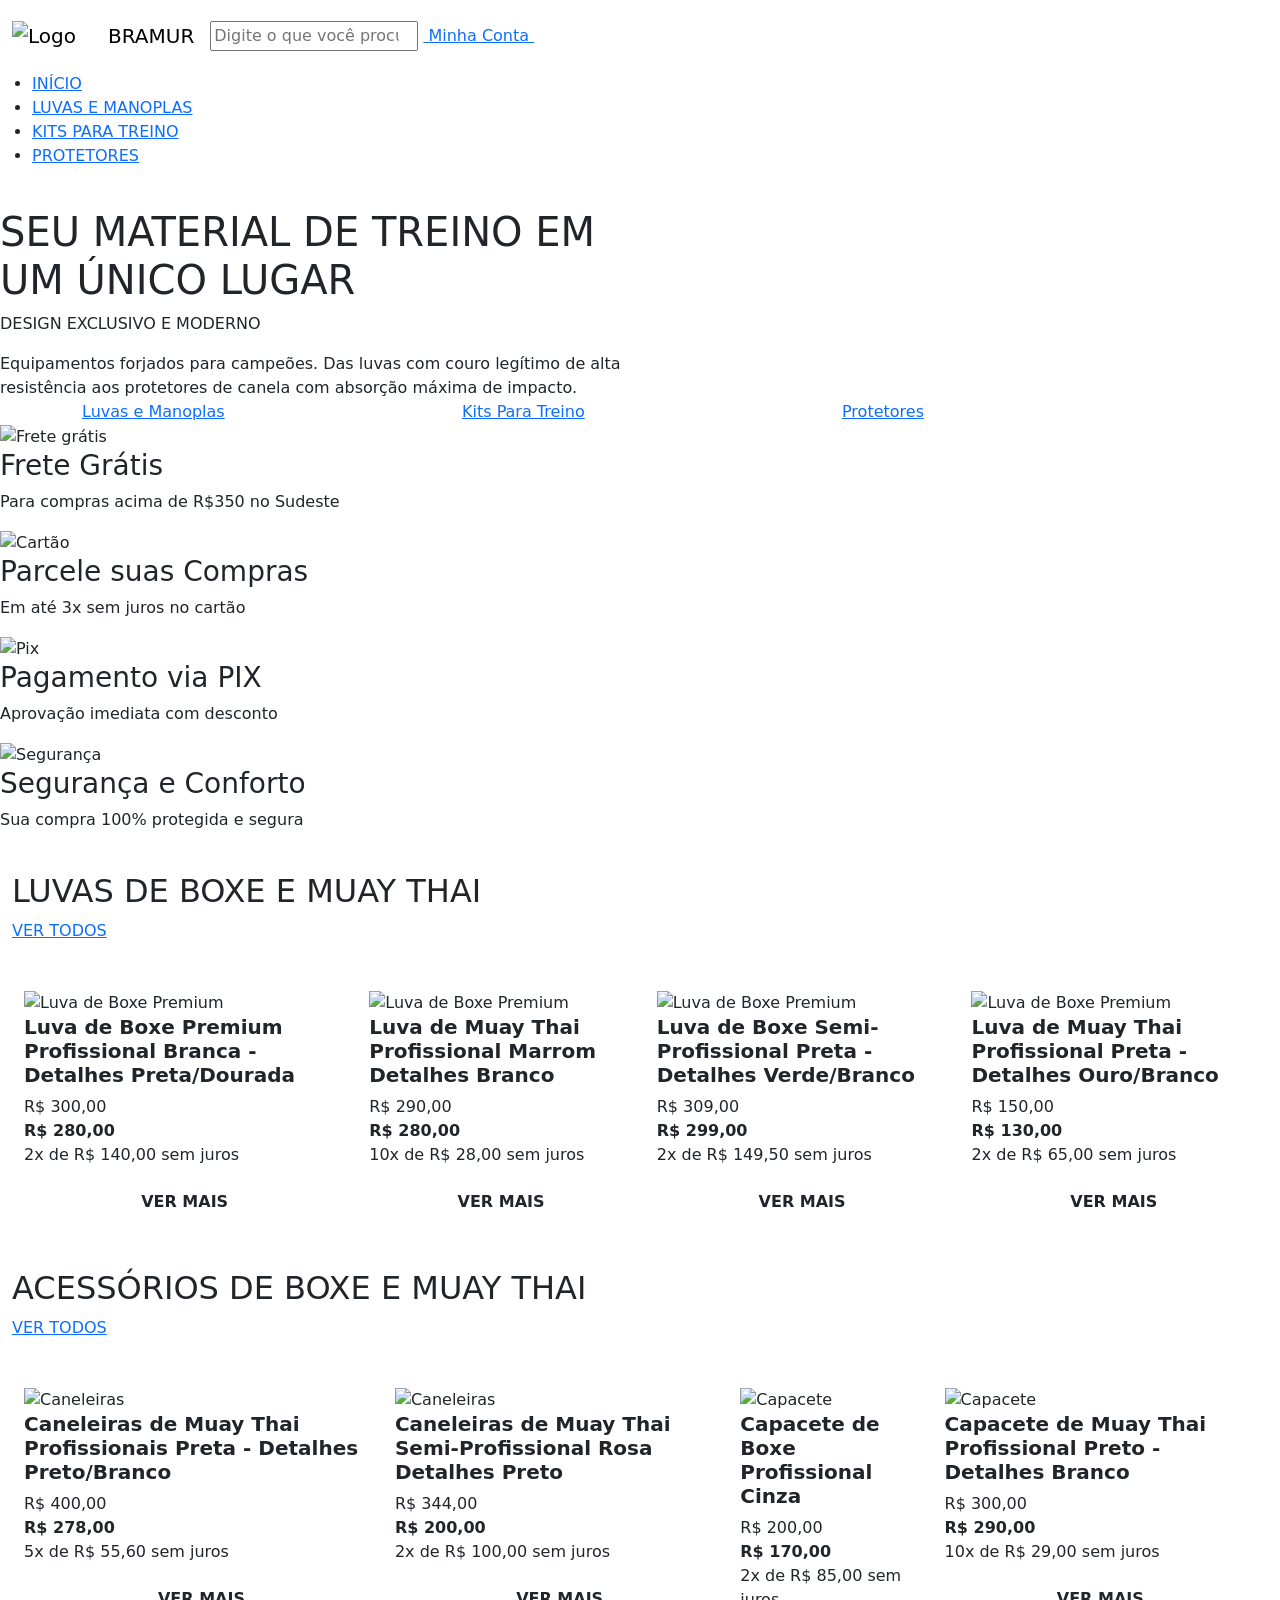
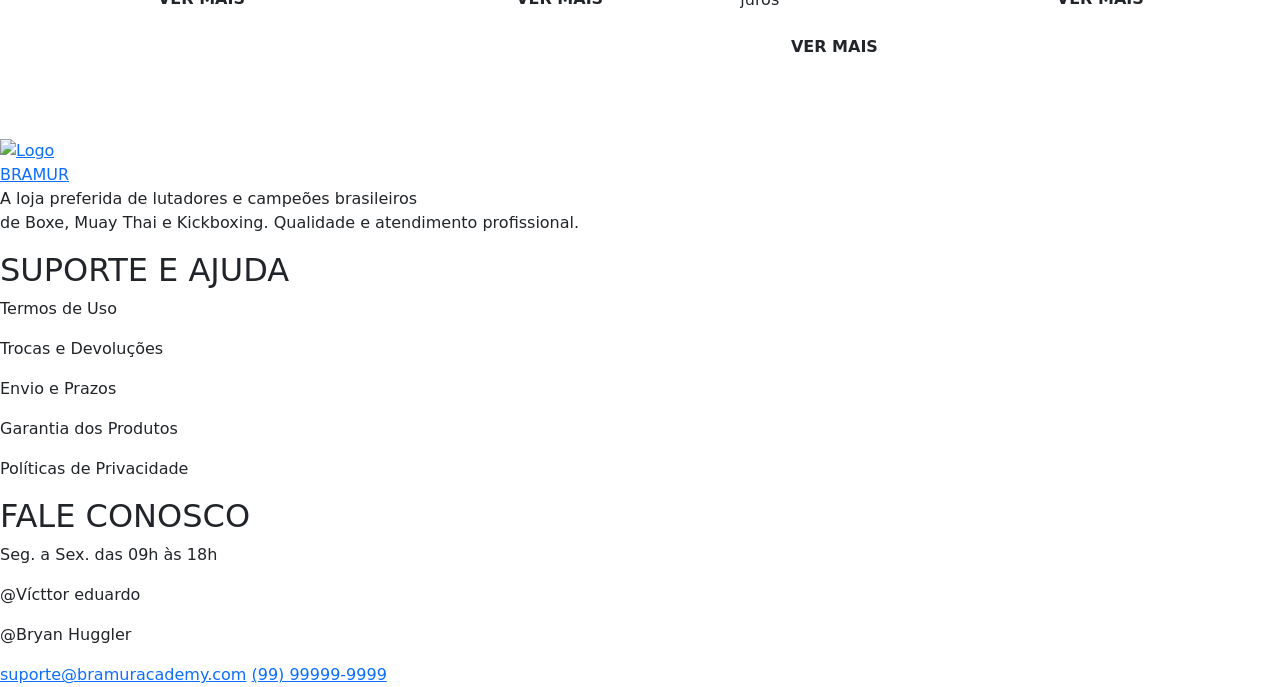
==== index.html @ 3783bb98 "Add files via upload" ====
<!doctype html>
<html lang="pt-br">

<head>
    <meta charset="utf-8">
    <meta name="viewport" content="width=device-width, initial-scale=1">
    <title> Bramur </title>
    <link href="https://cdn.jsdelivr.net/npm/bootstrap@5.3.8/dist/css/bootstrap.min.css" rel="stylesheet"
        integrity="sha384-sRIl4kxILFvY47J16cr9ZwB07vP4J8+LH7qKQnuqkuIAvNWLzeN8tE5YBujZqJLB" crossorigin="anonymous">
    <link href="https://fonts.googleapis.com/css2?family=Plus+Jakarta+Sans:wght@400;500;600;700;800&display=swap"
        rel="stylesheet">
    <link rel="preconnect" href="https://fonts.googleapis.com">
    <link
        href="https://fonts.googleapis.com/css2?family=Inter:ital,opsz,wght@0,14..32,100..900;1,14..32,100..900&family=Lilita+One&family=Special+Gothic+Expanded+One&display=swap"
        rel="stylesheet">
    <link rel="stylesheet" href="./CSS/style.css">
</head>

<body class="home-page">

    <!-- Navbars -->
    <div class="navegacao-site">
        <nav class="navbar py-3 navbar-expand-lg nav-bar">
            <div class="container-fluid">
                <a class="navbar-brand" href="./index.html">
                    <img src="./imagens/final.png" alt="Logo" width="80px" class="d-flex align-text-center">
                </a>
                <a class="navbar-brand bramur1" href="./index.html">BRAMUR</a>
                <button class="navbar-toggler" type="button" data-bs-toggle="collapse"
                    data-bs-target="#navbarSupportedContent" aria-controls="navbarSupportedContent"
                    aria-expanded="false" aria-label="Toggle navigation">
                    <span class="navbar-toggler-icon"></span>
                </button>
                <div class="collapse navbar-collapse" id="navbarSupportedContent">
                    <form class="bramur-search" role="search">
                        <div class="pesquisa">
                            <input class="input" type="search" placeholder="Digite o que você procura..." />
                            <img class="icon" src="./imagens/lupa.png" alt="">
                        </div>
                    </form>
                    <div class="nav-act">
                        <a class="nav-action conta-action" href="./login.html">
                            <img class="nav-action-icon" src="./imagens/people.png" alt="">
                            <span>Minha Conta</span>
                        </a>
                        <span class="nav-divider"></span>
                        <a class="nav-action carrinho-action" href="./carrinho.html" aria-label="carrinho">
                            <span class="carrinho-icon">
                                <img class="nav-action-icon" src="./imagens/shopping-bag.png" alt="">
                                <span class="carrinho"></span>
                            </span>
                        </a>
                    </div>
                </div>
            </div>
        </nav>

        <!-- Navbar 2 -->
        <nav class="categorias-nav">
            <div class="categorias-nav-container">
                <ul class="categorias-menu">
                    <li><a class="categorias-links active" href="./index.html">INÍCIO</a></li>
                    <li><a class="categorias-links" href="./catalogo.html#luvas-e-manoplas">LUVAS E MANOPLAS</a></li>
                    <li><a class="categorias-links" href="./catalogo.html#kits-para-treino">KITS PARA TREINO</a>
                    </li>
                    <li><a class="categorias-links" href="./catalogo.html#acessorios-de-combate">PROTETORES</a></li>
                </ul>
            </div>
        </nav>
    </div>

    <!-- Texto Central e Carousel-->
    <section class="hero-bramur m-0">
        <div class="container-fluid px-0">
            <div class="row d-flex g-0">
                <div class="col-12 col-lg-6 d-flex align-items-center">
                    <div class="inicial">
                        <span class="badge rounded-pill hero-tag"> TECNOLOGIA DE ALTA PERFORMANCE </span>

                        <h1 class="hero-title"> SEU MATERIAL DE TREINO EM UM ÚNICO LUGAR </h1>

                        <p class="hero-subtitle mb-3"> DESIGN EXCLUSIVO E MODERNO </p>

                        <p class="hero-description mb-0">
                            Equipamentos forjados para campeões. Das luvas com couro legítimo de alta
                            resistência aos protetores de canela com absorção máxima de impacto.
                        </p>
                    </div>
                </div>

                <div class="col-12 col-lg-6">
                    <div id="carouselExample" class="carousel slide">
                        <div class="carousel-inner">
                            <div class="carousel-item active">
                                <img src="./imagens/ChatGPT Image 14 de set. de 2026, 22_40_47.png"
                                    class="d-block w-100" alt="">
                            </div>
                            <div class="carousel-item">
                                <img src="./imagens/ChatGPT Image 14 de set. de 2026, 22_43_31.png"
                                    class="d-block w-100" alt="...">
                            </div>
                        </div>

                        <button class="carousel-control-prev" type="button" data-bs-target="#carouselExample"
                            data-bs-slide="prev">
                            <span class="carousel-control-prev-icon" aria-hidden="true"></span>
                            <span class="visually-hidden">Previous</span>
                        </button>

                        <button class="carousel-control-next" type="button" data-bs-target="#carouselExample"
                            data-bs-slide="next">
                            <span class="carousel-control-next-icon" aria-hidden="true"></span>
                            <span class="visually-hidden">Next</span>
                        </button>
                    </div>
                </div>
            </div>
        </div>

        <div class="container hero-modalidades">
            <div class="row flex-nowrap">
                <div class="col">
                    <a href="./catalogo.html#luvas-e-manoplas" class="modalidade-item">
                        <span class="modalidade-icon modalidade-icon-x" aria-hidden="true"></span>
                        <span>Luvas e Manoplas</span>
                    </a>
                </div>
                <div class="col">
                    <a href="./catalogo.html#kits-para-treino" class="modalidade-item">
                        <span class="modalidade-icon modalidade-icon-x" aria-hidden="true"></span>
                        <span>Kits Para Treino</span>
                    </a>
                </div>
                <div class="col">
                    <a href="./catalogo.html#acessorios-de-combate" class="modalidade-item">
                        <span class="modalidade-icon modalidade-icon-x" aria-hidden="true"></span>
                        <span>Protetores</span>
                    </a>
                </div>
            </div>
        </div>
    </section>

    <!-- Informações adicionais -->
    <section class="informacoes" aria-label="Benefícios da loja">
        <div class="benefits-row">
            <div class="benefit-item">
                <div class="benefit-icon" aria-hidden="true">
                    <img src="./imagens/truck.png" alt="Frete grátis" />
                </div>
                <div class="benefit-copy">
                    <h3>Frete Grátis</h3>
                    <p>Para compras acima de R$350 no Sudeste</p>
                </div>
            </div>

            <div class="benefit-item">
                <div class="benefit-icon" aria-hidden="true">
                    <img src="./imagens/credit-card.png" alt="Cartão" />
                </div>
                <div class="benefit-copy">
                    <h3>Parcele suas Compras</h3>
                    <p>Em até 3x sem juros no cartão</p>
                </div>
            </div>

            <div class="benefit-item">
                <div class="benefit-icon" aria-hidden="true">
                    <img src="./imagens/barcode.png" alt="Pix" />
                </div>
                <div class="benefit-copy">
                    <h3>Pagamento via PIX</h3>
                    <p>Aprovação imediata com desconto</p>
                </div>
            </div>

            <div class="benefit-item">
                <div class="benefit-icon" aria-hidden="true">
                    <img src="./imagens/shield-check.png" alt="Segurança" />
                </div>
                <div class="benefit-copy">
                    <h3>Segurança e Conforto</h3>
                    <p>Sua compra 100% protegida e segura</p>
                </div>
            </div>
        </div>
    </section>

    <!-- Cards de produtos -->
    <section class="produtos">
        <div class="container-fluid">
            <div class="row d-flex py-4">
                <div class="col-12">
                    <div class="row titulo1">
                        <div class="titulo1-conteudo">
                            <h1 class="fs-2">LUVAS DE BOXE E MUAY THAI</h1>
                            <a class="ver-todos" href="./catalogo.html">VER TODOS</a>
                        </div>
                    </div>

                    <div class="container-fluid py-5 d-flex gap-4">
                        <div class="produto-card">
                            <div class="produto-imagem">
                                <img src="./imagens/ChatGPT Image 14 de set. de 2026, 22_40_47.png"
                                    alt="Luva de Boxe Premium">
                            </div>
                            <div class="produto-conteudo">
                                <h5 class="produto-titulo fw-bold">
                                    Luva de Boxe Premium Profissional
                                    Branca - Detalhes Preta/Dourada
                                </h5>
                                <div class="preco-antigo">
                                    R$ 300,00
                                </div>
                                <div class="preco-atual fw-bold">
                                    R$ 280,00
                                </div>
                                <div class="parcelamento">
                                    2x de R$ 140,00 sem juros
                                </div>
                                <button class="btn fw-bold w-100 mt-3">
                                    VER MAIS
                                </button>
                            </div>
                        </div>
                        <div class="produto-card">
                            <div class="produto-imagem">
                                <img src="./imagens/maximum_-91-9mqy4mou6q.jpg" alt="Luva de Boxe Premium">
                            </div>
                            <div class="produto-conteudo">
                                <h5 class="produto-titulo fw-bold">
                                    Luva de Muay Thai Profissional
                                    Marrom Detalhes Branco
                                </h5>
                                <div class="preco-antigo">
                                    R$ 290,00
                                </div>
                                <div class="preco-atual fw-bold">
                                    R$ 280,00
                                </div>
                                <div class="parcelamento">
                                    10x de R$ 28,00 sem juros
                                </div>
                                <button class="btn fw-bold w-100 mt-3">
                                    VER MAIS
                                </button>
                            </div>
                        </div>
                        <div class="produto-card">
                            <div class="produto-imagem">
                                <img src="./imagens/luva_boxe1.webp" alt="Luva de Boxe Premium">
                            </div>
                            <div class="produto-conteudo">
                                <h5 class="produto-titulo fw-bold">
                                    Luva de Boxe Semi-Profissional
                                    Preta - Detalhes Verde/Branco
                                </h5>
                                <div class="preco-antigo">
                                    R$ 309,00
                                </div>
                                <div class="preco-atual fw-bold">
                                    R$ 299,00
                                </div>
                                <div class="parcelamento">
                                    2x de R$ 149,50 sem juros
                                </div>
                                <button class="btn fw-bold w-100 mt-3">
                                    VER MAIS
                                </button>
                            </div>
                        </div>
                        <div class="produto-card">
                            <div class="produto-imagem">
                                <img src="./imagens/AXB-6277-120_zoom1.webp" alt="Luva de Boxe Premium">
                            </div>
                            <div class="produto-conteudo">
                                <h5 class="produto-titulo fw-bold">
                                    Luva de Muay Thai Profissional
                                    Preta - Detalhes Ouro/Branco
                                </h5>
                                <div class="preco-antigo">
                                    R$ 150,00
                                </div>
                                <div class="preco-atual fw-bold">
                                    R$ 130,00
                                </div>
                                <div class="parcelamento">
                                    2x de R$ 65,00 sem juros
                                </div>
                                <button class="btn fw-bold w-100 mt-3">
                                    VER MAIS
                                </button>
                            </div>
                        </div>
                    </div>

                    <div class="row titulo1">
                        <div class="titulo1-conteudo">
                            <h1 class="fs-2">ACESSÓRIOS DE BOXE E MUAY THAI</h1>
                            <a class="ver-todos" href="./catalogo.html">VER TODOS</a>
                        </div>
                    </div>
                    <div class="container-fluid py-5 d-flex gap-3">
                        <div class="produto-card">
                            <div class="produto-imagem">
                                <img src="./imagens/caneleiras1.webp" alt="Caneleiras">
                            </div>
                            <div class="produto-conteudo">
                                <h5 class="produto-titulo fw-bold">
                                    Caneleiras de Muay Thai Profissionais
                                    Preta - Detalhes Preto/Branco
                                </h5>
                                <div class="preco-antigo">
                                    R$ 400,00
                                </div>
                                <div class="preco-atual fw-bold">
                                    R$ 278,00
                                </div>
                                <div class="parcelamento">
                                    5x de R$ 55,60 sem juros
                                </div>
                                <button class="btn fw-bold w-100 mt-3">
                                    VER MAIS
                                </button>
                            </div>
                        </div>
                        <div class="produto-card">
                            <div class="produto-imagem">
                                <img src="./imagens/caneleiras2.webp" alt="Caneleiras">
                            </div>
                            <div class="produto-conteudo">
                                <h5 class="produto-titulo fw-bold">
                                    Caneleiras de Muay Thai Semi-Profissional
                                    Rosa Detalhes Preto
                                </h5>
                                <div class="preco-antigo">
                                    R$ 344,00
                                </div>
                                <div class="preco-atual fw-bold">
                                    R$ 200,00
                                </div>
                                <div class="parcelamento">
                                    2x de R$ 100,00 sem juros
                                </div>
                                <button class="btn fw-bold w-100 mt-3">
                                    VER MAIS
                                </button>
                            </div>
                        </div>
                        <div class="produto-card">
                            <div class="produto-imagem">
                                <img src="./imagens/HG900PTK.avif" alt="Capacete">
                            </div>
                            <div class="produto-conteudo">
                                <h5 class="produto-titulo fw-bold">
                                    Capacete de Boxe Profissional
                                    Cinza
                                </h5>
                                <div class="preco-antigo">
                                    R$ 200,00
                                </div>
                                <div class="preco-atual fw-bold">
                                    R$ 170,00
                                </div>
                                <div class="parcelamento">
                                    2x de R$ 85,00 sem juros
                                </div>
                                <button class="btn fw-bold w-100 mt-3">
                                    VER MAIS
                                </button>
                            </div>
                        </div>
                        <div class="produto-card">
                            <div class="produto-imagem">
                                <img src="./imagens/head_guard_capacete_de_boxe_mks_combat_full_face_nose_protection_3717_1_173dc75050d7bd60ca882c3078082a85.webp"
                                    alt="Capacete">
                            </div>
                            <div class="produto-conteudo">
                                <h5 class="produto-titulo fw-bold">
                                    Capacete de Muay Thai Profissional
                                    Preto - Detalhes Branco
                                </h5>
                                <div class="preco-antigo">
                                    R$ 300,00
                                </div>
                                <div class="preco-atual fw-bold">
                                    R$ 290,00
                                </div>
                                <div class="parcelamento">
                                    10x de R$ 29,00 sem juros
                                </div>
                                <button class="btn fw-bold w-100 mt-3">
                                    VER MAIS
                                </button>
                            </div>
                        </div>
                    </div>
                </div>
            </div>
        </div>
    </section>

    <!-- Footer -->
    <footer class="site-footer">
        <div class="site-footer-inner">
            <div class="footer-brand">
                <a class="footer-logo" href="./index.html" aria-label="Bramur - página inicial">
                    <div class="footer-logo-mark">
                        <img src="./imagens/final.png" alt="Logo" width="60px">
                    </div>
                    <span>BRAMUR</span>
                </a>
                <p class="footer-description">
                    A loja preferida de lutadores e campeões brasileiros<br>
                    de Boxe, Muay Thai e Kickboxing. Qualidade e atendimento profissional.
                </p>
            </div>

            <nav class="footer-column" aria-label="Suporte e ajuda">
                <h2>SUPORTE E AJUDA</h2>
                <p>Termos de Uso</p>
                <p>Trocas e Devoluções</p>
                <p>Envio e Prazos</p>
                <p>Garantia dos Produtos</p>
                <p>Políticas de Privacidade</p>
            </nav>

            <div class="footer-column footer-contact">
                <h2>FALE CONOSCO</h2>
                <p>Seg. a Sex. das 09h às 18h</p>
                <p>@Vícttor eduardo</p>
                <p>@Bryan Huggler</p>
                <a class="footer-email" href="mailto:suporte@bramuracademy.com">suporte@bramuracademy.com</a>
                <a class="footer-phone" href="tel:+9999999999999">(99) 99999-9999</a>
            </div>
        </div>
    </footer>




    <script src="https://cdn.jsdelivr.net/npm/bootstrap@5.3.8/dist/js/bootstrap.bundle.min.js"
        integrity="sha384-FKyoEForCGlyvwx9Hj09JcYn3nv7wiPVlz7YYwJrWVcXK/BmnVDxM+D2scQbITxI" crossorigin="anonymous">
        </script>
    <script src="./js/app.js"></script>
</body>

</html>
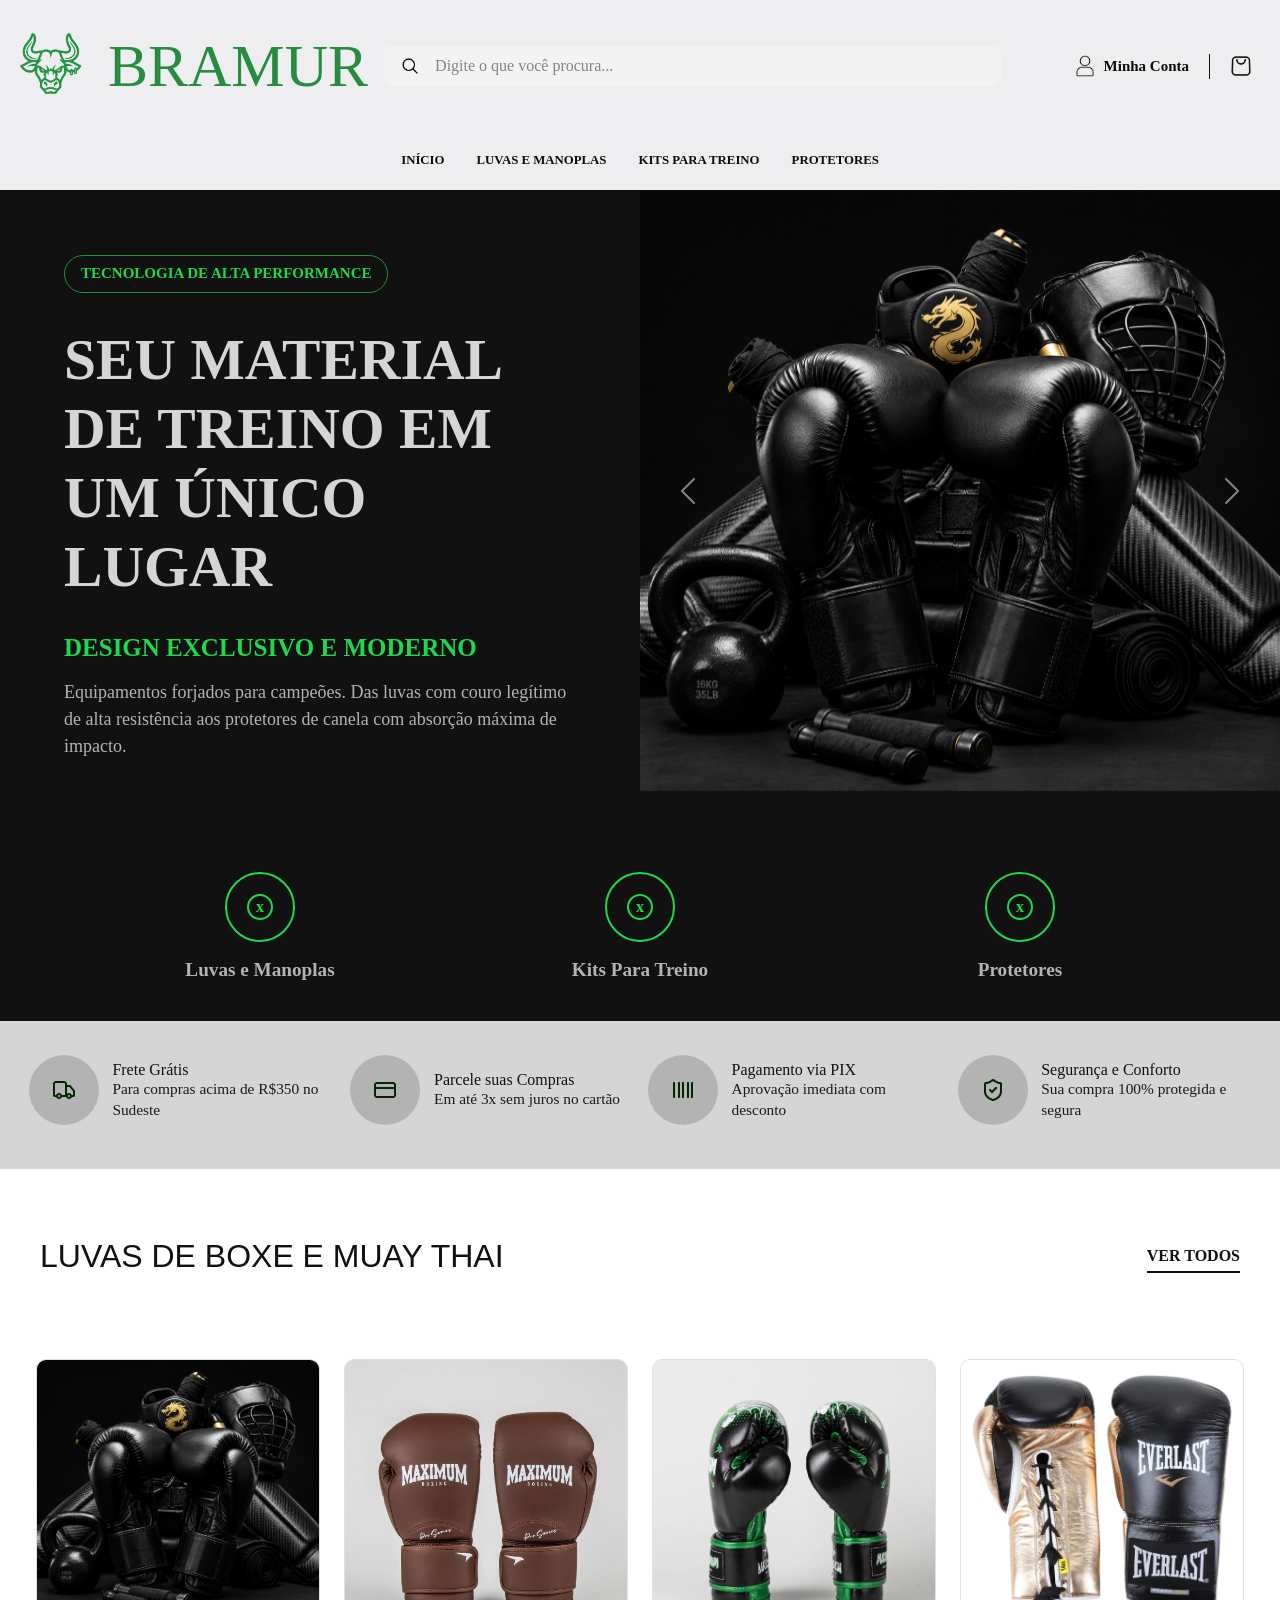
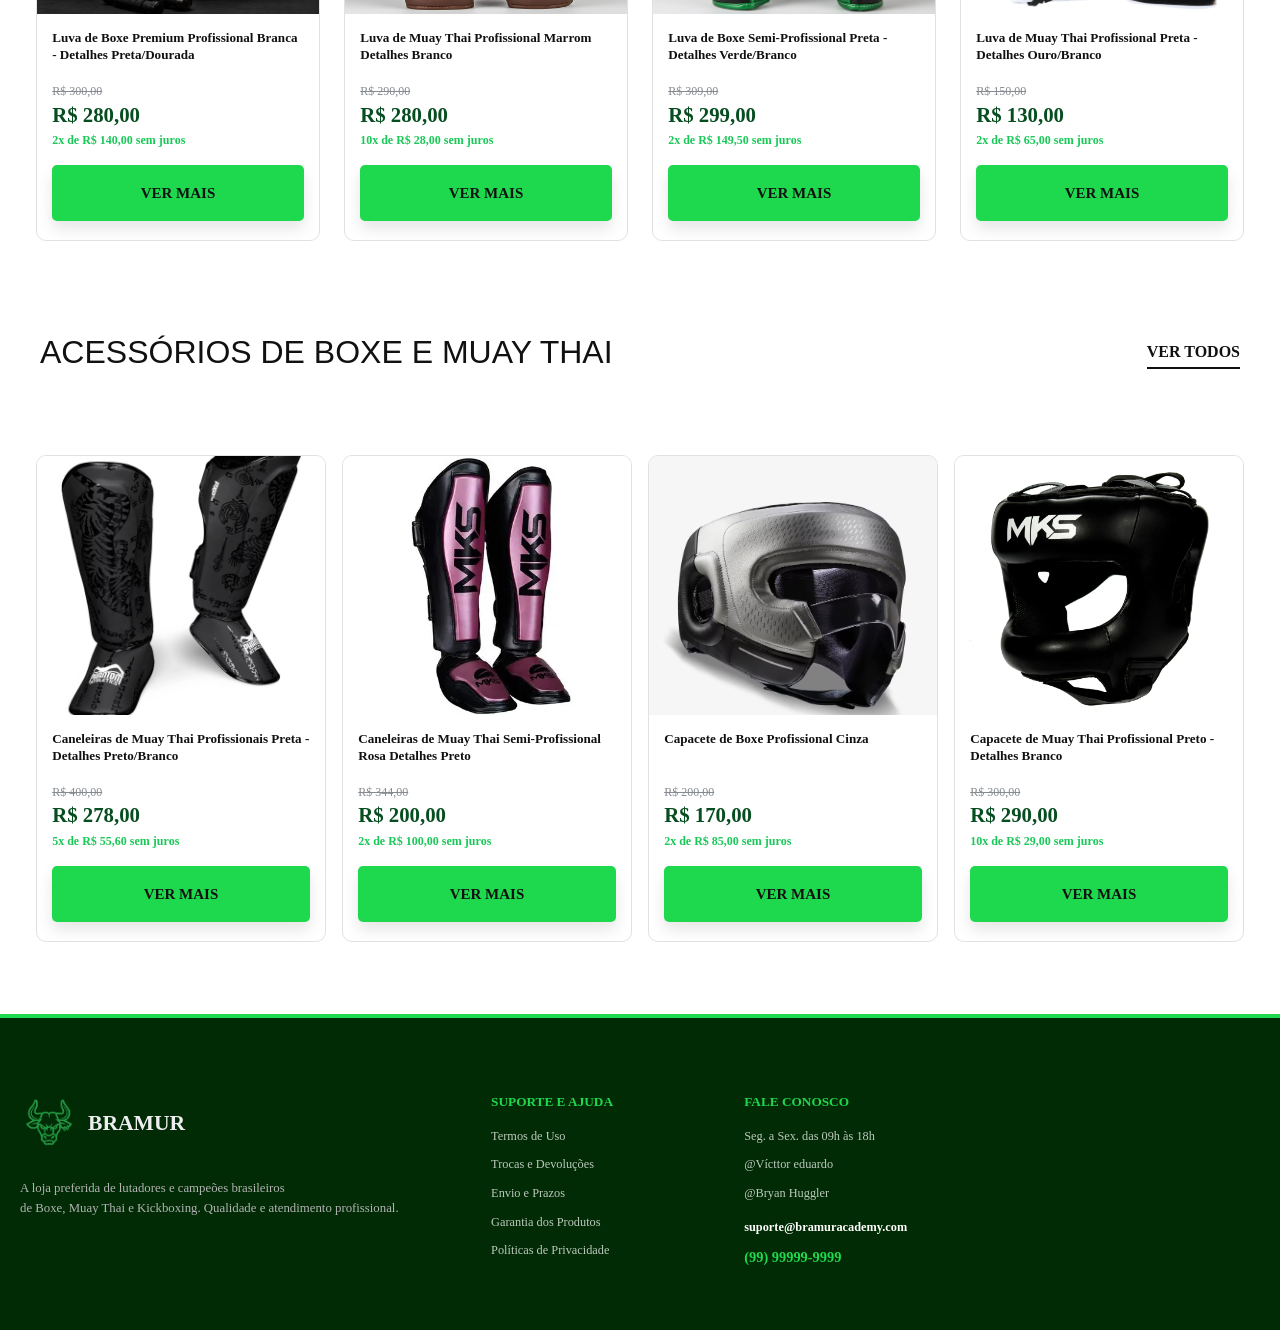
==== commit 1560ba9e: "Fix stylesheet link case sensitivity" ====
--- a/index.html
+++ b/index.html
@@ -13,7 +13,7 @@
     <link
         href="https://fonts.googleapis.com/css2?family=Inter:ital,opsz,wght@0,14..32,100..900;1,14..32,100..900&family=Lilita+One&family=Special+Gothic+Expanded+One&display=swap"
         rel="stylesheet">
-    <link rel="stylesheet" href="./CSS/style.css">
+    <link rel="stylesheet" href="./css/style.css">
 </head>
 
 <body class="home-page">
@@ -445,4 +445,4 @@
     <script src="./js/app.js"></script>
 </body>
 
-</html>+</html>
--- a/css/style.css
+++ b/css/style.css
@@ -0,0 +1,1627 @@
+:root {
+  --promo-height: 0px;
+  --site-header-height: 0px;
+  --primary-color: #1ed94d;
+  --secondary-color: #268c3f;
+  --tertiary-color: #12a628;
+  --quaternary-color: #0c4014;
+  --quintenary-color: rgb(32, 32, 32);
+  --sextenary-color: rgb(51, 51, 51);
+  --dark-color: #111111;
+  --white-color: #d5d5d5;
+  --light-color: #b3b3b3;
+  --light-gray-color: #eeeef0;
+}
+
+html {
+  scroll-behavior: smooth;
+}
+
+body {
+  background: var(--dark-color);
+  font-family: "Plus Jakarta Sans";
+}
+
+.catalogo-page {
+  padding-top: 0;
+}
+
+.auth-page {
+  min-height: 98vh;
+  overflow-y: auto;
+}
+
+.layout {
+  height: 100vh;
+  min-height: 560px;
+}
+
+.image1 {
+  height: 100%;
+  min-height: 0;
+}
+
+.image1 img {
+  display: block;
+  object-fit: cover;
+}
+
+.bramur1 {
+  color: var(--secondary-color);
+  font-family: "Special Gothic Expanded One";
+  font-size: 60px;
+}
+
+.nav-bar {
+  background-color: var(--light-gray-color);
+}
+
+.navegacao-site {
+  position: sticky;
+  top: 0;
+  z-index: 1020;
+  background-color: var(--light-gray-color);
+}
+
+.nav-act {
+  display: flex;
+  align-items: center;
+  gap: 1.25rem;
+  margin-left: auto;
+  padding-right: 1rem;
+  color: #0d0d0d;
+  font-size: 15px;
+  font-weight: 800;
+  flex: 0 0 auto;
+}
+
+.nav-action,
+.nav-action:visited {
+  display: inline-flex;
+  align-items: center;
+  gap: 0.5rem;
+  color: #0d0d0d;
+  text-decoration: none;
+  white-space: nowrap;
+}
+
+.nav-action:hover,
+.nav-action:focus {
+  color: var(--secondary-color);
+  text-decoration: none;
+}
+
+.nav-action-icon {
+  display: block;
+  width: 22px;
+  height: 22px;
+  object-fit: contain;
+}
+
+.favorite-icon {
+  color: #0d0d0d;
+  font-family: "Plus Jakarta Sans", sans-serif;
+  font-size: 2rem;
+  font-weight: 400;
+  line-height: 2;
+}
+
+.nav-divider {
+  width: 1px;
+  height: 25px;
+  background-color: var(--dark-color);
+}
+
+.carrinho {
+  min-width: 20px;
+  height: 18px;
+  padding: 0 6px;
+  background-color: var(--primary-color);
+  font-size: 0.68rem;
+  font-weight: 800;
+  line-height: 1;
+}
+
+.carrinho:empty {
+  display: none;
+}
+
+.categorias-nav {
+  min-height: 58px;
+  background-color: var(--light-gray-color);
+  border-bottom: 1px solid #0d0d0d;
+}
+
+.categorias-nav-container {
+  width: min(1100px, calc(100% - 2rem));
+  min-height: 58px;
+  margin: 0 auto;
+  overflow-x: auto;
+  scrollbar-width: none;
+}
+
+.categorias-nav-container::-webkit-scrollbar {
+  display: none;
+}
+
+.categorias-menu {
+  display: flex;
+  align-items: center;
+  justify-content: center;
+  gap: 2rem;
+  width: max-content;
+  min-width: 100%;
+  min-height: 58px;
+  margin: 0;
+  padding: 0;
+  list-style: none;
+  white-space: nowrap;
+}
+
+.categorias-links {
+  position: relative;
+  display: inline-flex;
+  align-items: center;
+  min-height: 58px;
+  color: #0d0d0d;
+  font-size: 0.8rem;
+  font-weight: 800;
+  text-decoration: none;
+}
+
+.categorias-links:hover {
+  color: var(--secondary-color);
+}
+
+.categorias-links.active::after {
+  position: absolute;
+  left: 0;
+  bottom: 22px;
+  width: 18px;
+  height: 3px;
+  background-color: var(--primary-color);
+  border-radius: 400px;
+}
+
+.bramur-search {
+  position: absolute;
+  top: 50%;
+  left: 50%;
+  width: 400px;
+  min-width: 0;
+  max-width: 400px;
+  margin: 0;
+  transform: translate(-50%, -50%);
+  z-index: 1;
+}
+
+.pesquisa {
+  position: relative;
+  width: 100%;
+  min-width: 0;
+}
+
+.input {
+  box-sizing: border-box;
+  width: 100%;
+  height: 40px;
+  line-height: 40px;
+  padding: 0 1rem 0 50px;
+  border: 1px solid transparent;
+  border-radius: 8px;
+  outline: none;
+  background-color: #f3f3f4;
+  color: #0d0c22;
+  transition: 0.5s ease;
+}
+
+.input::placeholder {
+  color: #00000075;
+}
+
+.input:focus,
+input:hover {
+  outline: none;
+  box-shadow: 0 0 0 2px #268c3f;
+  background-color: #fff;
+}
+
+.icon {
+  position: absolute;
+  left: 1rem;
+  top: 50%;
+  width: 20px;
+  height: 20px;
+  transform: translateY(-50%);
+  pointer-events: none;
+}
+
+.hero-bramur {
+  background: var(--dark-color);
+  color: var(--white-color);
+}
+
+.inicial {
+  width: min(100%, 620px);
+  padding: clamp(3.5rem, 5vw, 5rem) clamp(2.25rem, 2vw, 2rem)
+    clamp(2.5rem, 5vw, 5rem) clamp(2.5rem, 5vw, 5rem);
+}
+
+.hero-tag {
+  max-width: 100%;
+  padding: 0.5rem 1rem;
+  border: 1px solid var(--secondary-color);
+  background: transparent;
+  color: var(--primary-color);
+  font-size: clamp(11px, 3.2vw, 15px);
+  font-weight: 800;
+  line-height: 1.3;
+  white-space: normal;
+}
+
+.hero-title {
+  margin: 2rem 0;
+  color: var(--white-color);
+  font-size: clamp(2.35rem, 4.5vw, 4.2rem);
+  font-weight: 800;
+  line-height: 1.2;
+}
+
+.hero-subtitle {
+  color: var(--primary-color);
+  font-size: 25px;
+  font-weight: 800;
+  line-height: 1.2;
+}
+
+.hero-description {
+  max-width: 600px;
+  color: var(--light-color);
+  font-size: 18px;
+  font-weight: 500;
+  line-height: 1.5;
+}
+
+.hero-modalidades {
+  padding-top: clamp(2rem, 4vw, 3rem);
+  padding-bottom: clamp(1.7rem, 3.5vw, 2.5rem);
+}
+
+.hero-modalidades .row {
+  flex-wrap: nowrap;
+  align-items: stretch;
+}
+
+.hero-modalidades .col {
+  display: flex;
+  flex: 1 1 0;
+  min-width: 0;
+  justify-content: center;
+}
+
+.modalidade-item {
+  display: flex;
+  flex-direction: column;
+  align-items: center;
+  gap: clamp(0.4rem, 1.5vw, 1rem);
+  width: 100%;
+  color: var(--light-color);
+  font-size: clamp(0.65rem, 2.3vw, 1.2rem);
+  font-weight: 700;
+  line-height: 1.2;
+  text-align: center;
+  text-decoration: none;
+}
+
+.modalidade-item:hover,
+.modalidade-item:focus {
+  color: var(--primary-color);
+}
+
+.modalidade-icon {
+  position: relative;
+  display: inline-flex;
+  align-items: center;
+  justify-content: center;
+  width: clamp(42px, 9vw, 70px);
+  aspect-ratio: 1;
+  border: 2px solid var(--primary-color);
+  border-radius: 100px;
+  color: var(--primary-color);
+  transition:
+    transform 0.2s ease,
+    box-shadow 0.2s ease;
+}
+
+.modalidade-item:hover .modalidade-icon,
+.modalidade-item:focus .modalidade-icon {
+  box-shadow: 0 0 24px rgba(30, 217, 77, 0.25);
+}
+
+.modalidade-icon::before {
+  position: absolute;
+  content: "";
+  width: 26px;
+  aspect-ratio: 1;
+  border: 2px solid currentColor;
+  border-radius: 999px;
+}
+
+.modalidade-icon-x::after {
+  content: "x";
+  position: relative;
+  z-index: 1;
+  color: currentColor;
+  font-size: 1rem;
+  font-weight: 800;
+  line-height: 1;
+}
+
+.informacoes {
+  width: 100%;
+  background: var(--white-color);
+  color: #111;
+}
+
+.benefits-row {
+  display: grid;
+  grid-template-columns: repeat(4, minmax(0, 1fr));
+  gap: 1rem;
+  align-items: center;
+  padding: 1.2rem 1.8rem 1.8rem;
+  background: var(--white-color);
+}
+
+.benefit-item {
+  display: flex;
+  align-items: center;
+  justify-content: center;
+  gap: 0.85rem;
+  min-height: 100px;
+  text-align: left;
+}
+
+.benefit-icon {
+  display: flex;
+  align-items: center;
+  justify-content: center;
+  flex: 0 0 70px;
+  width: 70px;
+  height: 70px;
+  border-radius: 50%;
+  background: var(--light-color);
+  padding: 14px;
+}
+
+.benefit-copy h3 {
+  margin: 0;
+  color: var(--dark-color);
+  font-size: clamp(1rem, 1.1vw, 1.3rem);
+  font-weight: 500;
+  line-height: 1.2;
+}
+
+.benefit-copy p {
+  margin: 0;
+  color: #1a1a1a;
+  font-size: 0.96rem;
+  line-height: 1.35;
+}
+
+.produtos {
+  padding-left: 3rem;
+  width: 100%;
+  background: #fff;
+  color: #111;
+  padding: 0 0.75rem;
+}
+
+.produtos .container-fluid.d-flex {
+  flex-wrap: wrap;
+  align-items: stretch;
+}
+
+.titulo1 {
+  padding: 2.75rem 1rem 1.5rem;
+}
+
+.titulo1 h1 {
+  position: relative;
+  margin: 0;
+  padding-bottom: 0.75rem;
+  color: var(--dark-color);
+  font-family: "Special Gothic Expanded One", sans-serif;
+  line-height: 1.2;
+}
+
+.titulo1-conteudo {
+  display: flex;
+  align-items: flex-start;
+  justify-content: space-between;
+  gap: 1.5rem;
+  width: 100%;
+}
+
+.ver-todos {
+  display: inline-block;
+  align-items: center;
+  padding-top: 0.45rem;
+  padding-bottom: 0.2rem;
+  border-bottom: 2px solid var(--dark-color);
+  color: var(--dark-color);
+  font-size: 1rem;
+  font-weight: 800;
+  text-decoration: none;
+  white-space: nowrap;
+}
+
+.ver-todos:hover {
+  color: var(--primary-color);
+  transition: all 0.2s ease 0s;
+}
+
+.produto-card {
+  flex: 1 1 calc(25% - 1.5rem);
+  width: auto;
+  min-width: 220px;
+  max-width: none;
+  margin: 0;
+  background-color: #fff;
+  border: 1px solid #dfe2e4;
+  border-radius: 10px;
+  overflow: hidden;
+  transition:
+    transform 0.3s ease,
+    box-shadow 0.2s ease;
+}
+
+.produto-card:hover {
+  transform: translateY(-4px);
+  box-shadow: 0 8px 18px rgba(0, 0, 0, 0.1);
+}
+
+.produto-imagem {
+  width: 100%;
+  aspect-ratio: 1 / 0.9;
+  overflow: hidden;
+  background-color: #f1f1f1;
+}
+
+.produto-imagem img {
+  display: block;
+  width: 100%;
+  height: 100%;
+  object-fit: cover;
+  transition: transform 0.35s ease;
+}
+
+.produto-card:hover .produto-imagem img {
+  transform: scale(1.05);
+}
+
+.produto-conteudo {
+  padding: 0.9rem 0.95rem 1.15rem;
+}
+
+.produto-titulo {
+  min-height: 2.7rem;
+  margin: 0 0 0.65rem;
+  color: #111;
+  font-size: 0.82rem;
+  line-height: 1.35;
+}
+
+.preco-antigo {
+  margin-bottom: 0.15rem;
+  color: #858b91;
+  font-size: 0.75rem;
+  text-decoration: line-through;
+}
+
+.preco-atual {
+  color: #064d20;
+  font-size: 1.3rem;
+  line-height: 1.2;
+}
+
+.parcelamento {
+  margin-top: 0.2rem;
+  color: #19c957;
+  font-size: 0.75rem;
+  font-weight: 600;
+}
+
+.btn:hover {
+  color: #071109;
+  background-color: var(--secondary-color);
+  box-shadow: none;
+  transform: translateY(-2px);
+}
+
+.btn {
+  padding: 1rem;
+  font-size: 15px;
+  color: var(--dark-color);
+  background-color: var(--primary-color);
+  border-radius: 5px;
+  box-shadow: 0px 8px 15px rgba(0, 0, 0, 0.1);
+  transition: all 0.3s ease 0s;
+  cursor: pointer;
+  outline: none;
+}
+
+.site-footer {
+  border-top: 4px solid var(--primary-color);
+  background: #002b04;
+  color: var(--white-color);
+}
+
+.site-footer-inner {
+  display: grid;
+  grid-template-columns: minmax(320px, 1.55fr) repeat(
+      2,
+      minmax(170px, 0.72fr)
+    ) minmax(220px, 1fr);
+  gap: clamp(2rem, 5vw, 5rem);
+  width: min(1240px, calc(100% - 2rem));
+  margin: 0 auto;
+  padding: 4.75rem 0 3.9rem;
+}
+
+.footer-logo {
+  display: inline-flex;
+  align-items: center;
+  gap: 0.5rem;
+  color: var(--light-gray-color);
+  font-size: 1.35rem;
+  font-weight: 800;
+  text-decoration: none;
+  white-space: nowrap;
+  font-family: "Special Gothic Expanded One";
+}
+
+.footer-description {
+  margin: 1.5rem 0 1.65rem;
+  color: var(--light-color);
+  font-size: 0.8rem;
+  line-height: 1.6;
+}
+
+.footer-column {
+  display: flex;
+  flex-direction: column;
+  align-items: flex-start;
+  gap: 0.75rem;
+}
+
+.footer-column h2 {
+  margin: 0 0 0.4rem;
+  color: var(--primary-color);
+  font-size: 0.83rem;
+  font-weight: 800;
+}
+
+.footer-column a,
+.footer-column p {
+  margin: 0;
+  color: #bdc9be;
+  font-size: 0.77rem;
+  line-height: 1.35;
+  text-decoration: none;
+}
+
+.footer-column a:hover,
+.footer-column a:focus-visible {
+  color: var(--primary-color);
+}
+
+.footer-contact .footer-email {
+  margin-top: 0.35rem;
+  color: #fff;
+  font-weight: 800;
+}
+
+.footer-contact .footer-phone {
+  color: var(--primary-color);
+  font-size: 0.9rem;
+  font-weight: 800;
+}
+
+.login {
+  height: 100%;
+  overflow-y: auto;
+  overflow-x: hidden;
+  box-sizing: border-box;
+  padding: clamp(2rem, 5vh, 4rem) clamp(1.25rem, 4vw, 3rem);
+}
+
+.login > form,
+.cadastro-form-container-fluid {
+  width: min(75%, 520px) !important;
+  margin-right: auto;
+  margin-left: auto;
+}
+
+.cadastro-form-container-fluid form {
+  width: 100% !important;
+  margin-right: auto;
+  margin-left: auto;
+}
+
+.login .text-login {
+  width: min(75%, 520px) !important;
+  margin-right: auto;
+  margin-left: auto;
+  font-size: clamp(1.25rem, 2.4vw, 2rem);
+}
+
+.login .form-label {
+  display: block;
+  margin-bottom: 0.4rem;
+  font-size: 0.8rem;
+  font-weight: 700;
+}
+
+.button-login {
+  min-width: 100%;
+  min-height: 3.25rem;
+  background-color: var(--tertiary-color);
+  color: var(--white-color);
+  font-family: "Special Gothic Expanded One";
+  font-size: clamp(1rem, 1.8vw, 1.35rem);
+  transition: all 0.3s ease 0s;
+  border-radius: 5px;
+}
+
+.button-login:hover {
+  background: var(--primary-color);
+  box-shadow: 0px 5px 15px var(--secondary-color);
+  color: var(--dark-color);
+}
+
+.input-login {
+  min-height: 3rem;
+  width: 100%;
+  padding: 0.65rem 0.9rem;
+  background-color: var(--sextenary-color);
+  transition: all 0.3s ease 0s;
+  color: var(--white-color);
+  border-radius: 10px;
+  border: 1px solid var(--dark-color);
+}
+
+.input-login:hover {
+  background: var(--quintenary-color);
+  box-shadow: 0 0 10px rgba(38, 140, 63, 0.4);
+}
+
+.input-login::placeholder {
+  color: rgba(255, 255, 255, 0.65);
+}
+
+.input-login:focus {
+  border: 1px solid var(--dark-color);
+  background-color: var(--quintenary-color);
+  color: var(--white-color);
+  -webkit-text-fill-color: var(--white-color);
+  box-shadow: 0 0 15px var(--secondary-color);
+}
+
+.text-login {
+  color: var(--white-color);
+  font-family: "Special Gothic Expanded One";
+  font-size: clamp(1.25rem, 2.4vw, 2rem);
+}
+
+.bramur {
+  color: var(--light-color);
+  font-family: "Special Gothic Expanded One", sans-serif;
+  font-size: clamp(38px, 4vw, 60px);
+  letter-spacing: clamp(2px, 0.4vw, 5px);
+  transition: all 0.3s ease 0s;
+}
+
+.bramur:hover {
+  color: var(--quaternary-color);
+}
+
+.cadastro {
+  text-align: center;
+  margin-top: 5vh;
+}
+
+.cadastro span {
+  color: #f2f2f2;
+}
+
+.cadastro a {
+  color: var(--primary-color);
+  text-decoration: none;
+  margin-left: 5px;
+  font-weight: bold;
+}
+
+.cadastro a:hover {
+  text-decoration: underline;
+}
+
+.form-check-input:checked {
+  background-color: var(--light-gray-color);
+  border-color: var(--secondary-color);
+}
+
+.form-check-input:focus {
+  border: 1px solid var(--light-color);
+  background-color: var(--primary-color);
+  color: white;
+  box-shadow: 0 0 15px var(--secondary-color);
+}
+
+.carrinho-page {
+  width: 100%;
+  min-height: 80vh;
+  background: var(--quintenary-color);
+  color: var(--secondary-color);
+  padding: 70px 4vw 90px;
+}
+
+.carrinho-container {
+  max-width: 1400px;
+  margin: auto;
+}
+
+.carrinho-titulo {
+  display: flex;
+  align-items: center;
+  gap: 20px;
+  margin-bottom: 50px;
+}
+
+.carrinho-titulo span {
+  height: 2px;
+  flex: 1;
+  background: var(--secondary-color);
+}
+
+.carrinho-titulo h1 {
+  font-family: "Special Gothic Expanded One", sans-serif;
+  font-size: 35px;
+  letter-spacing: 1px;
+}
+
+/* layout */
+.carrinho-layout {
+  display: grid;
+  grid-template-columns: 1fr 350px;
+  gap: 30px;
+}
+
+/* produtos */
+.carrinho-produtos {
+  background: var(--light-gray-color);
+  color: var(--dark-color);
+  border-radius: 8px;
+  overflow: hidden;
+}
+
+.carrinho-header {
+  display: grid;
+  grid-template-columns: 2fr 1fr 1fr 1fr 50px;
+  padding: 20px;
+  background: var(--secondary-color);
+  color: white;
+  font-size: 13px;
+  font-weight: 700;
+}
+
+/* item */
+.item-carrinho {
+  display: grid;
+  grid-template-columns: 2fr 1fr 1fr 1fr 50px;
+  align-items: center;
+  padding: 25px 20px;
+  border-bottom: 1px solid #ddd;
+  gap: 15px;
+}
+
+.produto-info {
+  display: flex;
+  align-items: center;
+  gap: 20px;
+}
+
+.produto-info img {
+  width: 90px;
+  height: 90px;
+  object-fit: contain;
+  background: white;
+  border-radius: 5px;
+}
+
+.produto-info h3 {
+  font-size: 15px;
+  margin-bottom: 5px;
+}
+
+.produto-info p {
+  font-size: 13px;
+  color: #777;
+}
+
+/* preço */
+.preco {
+  font-weight: 600;
+}
+
+/* quantidade */
+.quantidade {
+  display: flex;
+  align-items: center;
+  gap: 12px;
+}
+
+.quantidade button {
+  width: 30px;
+  height: 30px;
+  border: 1px solid #ccc;
+  background: white;
+  cursor: pointer;
+  font-size: 18px;
+}
+
+.quantidade button:hover {
+  background: var(--primary-color);
+}
+
+.numero {
+  font-weight: 600;
+}
+
+/* total */
+.produto-total {
+  font-weight: 700;
+}
+
+/* remover */
+.remover {
+  border: none;
+  background: transparent;
+  color: #777;
+  font-size: 21px;
+  cursor: pointer;
+}
+
+.remover:hover {
+  color: red;
+}
+
+/* resumo */
+.resumo-compra {
+  background: var(--light-gray-color);
+  color: var(--dark-color);
+  padding: 30px;
+  border-radius: 8px;
+  height: fit-content;
+}
+
+.resumo-compra h2 {
+  font-family: "Special Gothic Expanded One", sans-serif;
+  font-size: 20px;
+  margin-bottom: 30px;
+}
+
+/* linhas */
+.linha-resumo {
+  display: flex;
+  justify-content: space-between;
+  padding: 12px 0;
+  border-bottom: 1px solid #ddd;
+}
+
+.frete {
+  color: var(--secondary-color);
+}
+
+.linha-total {
+  display: flex;
+  justify-content: space-between;
+  align-items: center;
+  margin-top: 25px;
+  padding-top: 20px;
+  border-top: 2px solid var(--dark-color);
+}
+
+.linha-total strong {
+  font-size: 22px;
+  color: var(--secondary-color);
+}
+
+.continuar {
+  display: block;
+  text-align: center;
+  margin-top: 20px;
+  color: var(--dark-color);
+  text-decoration: none;
+  font-size: 13px;
+}
+
+.continuar:hover {
+  color: var(--secondary-color);
+}
+
+label {
+  color: var(--white-color);
+}
+
+/* Página de detalhes do produto */
+.produto-detalhe-page {
+  background: #f7f8f7;
+  min-height: 70vh;
+  padding: 3rem 1rem 5rem;
+}
+
+.produto-detalhe-container {
+  width: min(1180px, 100%);
+  margin: 0 auto;
+}
+
+.produto-voltar {
+  display: inline-flex;
+  align-items: center;
+  gap: 0.35rem;
+  margin-bottom: 1.5rem;
+  color: #002b04;
+  font-weight: 700;
+  text-decoration: none;
+}
+
+.produto-voltar:hover {
+  color: var(--primary-color);
+}
+
+.produto-detalhe {
+  display: grid;
+  grid-template-columns: minmax(0, 1fr) minmax(0, 1fr);
+  gap: clamp(2rem, 6vw, 5rem);
+  align-items: start;
+  padding: clamp(1.2rem, 3vw, 2.5rem);
+  background: #fff;
+  border: 1px solid #e1e4e2;
+  border-radius: 16px;
+  box-shadow: 0 12px 30px rgba(0, 0, 0, 0.06);
+}
+
+.produto-detalhe-imagem-wrap {
+  overflow: hidden;
+  background: #f1f1f1;
+  border-radius: 12px;
+  aspect-ratio: 1 / 1;
+}
+
+.produto-detalhe-imagem {
+  width: 100%;
+  height: 100%;
+  display: block;
+  object-fit: contain;
+}
+
+.produto-detalhe-conteudo {
+  padding: 0.5rem 0;
+}
+
+.produto-detalhe-marca {
+  display: inline-block;
+  margin-bottom: 0.65rem;
+  color: #08752e;
+  font-weight: 800;
+  letter-spacing: 0.12em;
+  font-size: 0.8rem;
+}
+
+.produto-detalhe-conteudo h1 {
+  margin: 0 0 1rem;
+  color: #111;
+  font-size: clamp(1.65rem, 3vw, 2.5rem);
+  line-height: 1.15;
+  font-weight: 800;
+}
+
+.produto-detalhe-preco-antigo {
+  min-height: 1.1rem;
+  color: #858b91;
+  text-decoration: line-through;
+}
+
+.produto-detalhe-preco {
+  margin-top: 0.2rem;
+  color: #064d20;
+  font-size: clamp(1.7rem, 3vw, 2.4rem);
+  font-weight: 800;
+}
+
+.produto-detalhe-parcelamento {
+  margin-top: 0.25rem;
+  color: #19a94b;
+  font-weight: 700;
+}
+
+.produto-detalhe-linha {
+  height: 1px;
+  margin: 1.5rem 0;
+  background: #e5e8e6;
+}
+
+.produto-detalhe-conteudo h2 {
+  margin-bottom: 1rem;
+  color: #111;
+  font-size: 1.2rem;
+  font-weight: 800;
+}
+
+.produto-especificacoes {
+  display: grid;
+  gap: 0.7rem;
+  margin-bottom: 1.5rem;
+}
+
+.produto-especificacoes > div {
+  display: flex;
+  justify-content: space-between;
+  gap: 1rem;
+  padding: 0.8rem 0;
+  border-bottom: 1px solid #eef0ef;
+}
+
+.produto-especificacoes span {
+  color: #69706c;
+}
+.produto-especificacoes strong {
+  color: #111;
+  text-align: right;
+}
+
+.produto-detalhe-btn {
+  width: 100%;
+}
+
+.produto-detalhe-carrinho {
+  display: block;
+  margin-top: 0.75rem;
+  padding: 0.9rem 1rem;
+  color: #002b04;
+  border: 1px solid #002b04;
+  border-radius: 5px;
+  text-align: center;
+  text-decoration: none;
+  font-weight: 800;
+}
+
+.produto-detalhe-carrinho:hover {
+  color: #fff;
+  background: #002b04;
+}
+
+.produto-alerta {
+  margin-top: 0.9rem;
+  padding: 0.75rem 1rem;
+  border-radius: 6px;
+  color: #064d20;
+  background: #e6f7eb;
+  font-weight: 700;
+  text-align: center;
+}
+
+.produto-nao-encontrado {
+  padding: 4rem 1.5rem;
+  background: #fff;
+  border-radius: 16px;
+  text-align: center;
+}
+
+.produto-nao-encontrado h1 {
+  margin-bottom: 0.6rem;
+}
+.produto-nao-encontrado p {
+  margin-bottom: 1.5rem;
+}
+
+/* Fluxo de compra e confirmação */
+.produto-comprar-agora {
+  margin-top: 0.75rem;
+  background: #111 !important;
+  color: #fff !important;
+}
+
+.produto-comprar-agora:hover {
+  background: #064d20 !important;
+  color: #fff !important;
+}
+
+.checkout-page {
+  background: #f7f8f7;
+  min-height: 70vh;
+  padding: 3rem 1rem 5rem;
+}
+
+.checkout-container {
+  width: min(1180px, 100%);
+  margin: 0 auto;
+}
+
+.checkout-titulo {
+  display: grid;
+  grid-template-columns: 1fr auto 1fr;
+  gap: 1rem;
+  align-items: center;
+  margin: 1rem 0 2rem;
+}
+
+.checkout-titulo span {
+  height: 2px;
+  background: #002b04;
+}
+
+.checkout-titulo h1 {
+  margin: 0;
+  text-align: center;
+  font-family: "Special Gothic Expanded One", sans-serif;
+  font-size: clamp(1.25rem, 3vw, 2rem);
+  color: #111;
+}
+
+.checkout-layout {
+  display: grid;
+  grid-template-columns: minmax(0, 1.45fr) minmax(300px, 0.75fr);
+  gap: 1.5rem;
+  align-items: start;
+}
+
+.checkout-form,
+.checkout-resumo {
+  background: #fff;
+  border: 1px solid #e1e4e2;
+  border-radius: 16px;
+  padding: clamp(1.25rem, 3vw, 2rem);
+  box-shadow: 0 12px 30px rgba(0, 0, 0, 0.06);
+}
+
+.checkout-form h2,
+.checkout-resumo h2 {
+  margin-bottom: 1.25rem;
+  font-size: 1.15rem;
+  font-weight: 800;
+  color: #111;
+}
+
+.checkout-form .form-label {
+  font-weight: 700;
+  color: #222;
+}
+
+.checkout-form .input-login,
+.checkout-form .form-select.input-login {
+  color: #111;
+  background: #f8faf9;
+  border: 1px solid #d9dfdc;
+}
+
+.checkout-form .input-login:focus,
+.checkout-form .form-select.input-login:focus {
+  border-color: #08752e;
+  box-shadow: 0 0 0 0.2rem rgba(8, 117, 46, 0.12);
+}
+
+.checkout-item {
+  display: grid;
+  grid-template-columns: 58px 1fr auto;
+  gap: 0.75rem;
+  align-items: center;
+  padding: 0.8rem 0;
+  border-bottom: 1px solid #eef0ef;
+}
+
+.checkout-item img {
+  width: 58px;
+  height: 58px;
+  object-fit: contain;
+  border-radius: 8px;
+  background: #f2f2f2;
+}
+
+.checkout-item strong,
+.checkout-item span {
+  display: block;
+}
+
+.checkout-item strong {
+  color: #111;
+  font-size: 0.88rem;
+  line-height: 1.25;
+}
+
+.checkout-item span {
+  margin-top: 0.2rem;
+  color: #747b77;
+  font-size: 0.78rem;
+}
+
+.checkout-item b {
+  color: #064d20;
+  white-space: nowrap;
+  font-size: 0.9rem;
+}
+
+@media (max-width: 1400px) {
+   .bramur-search {
+    position: static;
+    width: 70%;
+    padding-right: 2px;
+    padding-right: 2px;
+    max-width: none;
+    margin: 0.75rem 0;
+    transform: none;    
+  }
+
+  .image1 {
+    display: cover;
+  }
+}
+
+@media (max-width: 768px) {
+  .produto-detalhe-page {
+    padding-top: 2rem;
+  }
+  .produto-detalhe {
+    grid-template-columns: 1fr;
+    gap: 1.5rem;
+  }
+  .produto-especificacoes > div {
+    flex-direction: column;
+    gap: 0.25rem;
+  }
+  .produto-especificacoes strong {
+    text-align: left;
+  }
+
+  
+}
+
+@media (max-width: 900px) {
+  .checkout-layout {
+    grid-template-columns: 1fr;
+  }
+}
+
+@media (max-width: 576px) {
+  .checkout-page {
+    padding-top: 2rem;
+  }
+  .checkout-titulo {
+    grid-template-columns: 1fr;
+  }
+  .checkout-titulo span {
+    display: none;
+  }
+  .checkout-item {
+    grid-template-columns: 52px 1fr;
+  }
+  .checkout-item b {
+    grid-column: 2;
+  }
+
+  
+}
+
+@media (max-width: 991.98px) {
+  .bramur1 {
+    font-size: 2rem;
+  }
+
+  .bramur-search {
+    position: static;
+    width: 100%;
+    max-width: none;
+    margin: 0.75rem 0;
+    transform: none;
+  }
+
+  .categorias-nav{
+    flex-wrap:wrap;
+  }
+  .navbar-collapse {
+    flex-basis: 100%;
+  }
+
+  .nav-act {
+    justify-content: flex-end;
+    width: 100%;
+    padding-right: 0;
+  }
+
+  .layout {
+    height: auto;
+    min-height: 0;
+  }
+
+  .login {
+    height: 100%;
+    overflow-y: auto;
+    padding: 2.5rem 1.25rem 3rem;
+  }
+
+  .login > form,
+  .cadastro-form-container-fluid,
+  .login .text-login {
+    width: min(100%, 520px) !important;
+  }
+
+  .site-footer-inner {
+    grid-template-columns: repeat(2, minmax(0, 1fr));
+    gap: 3rem 2rem;
+    padding-top: 3.5rem;
+  }
+
+  .produto-card {
+    flex-basis: calc(50% - 1rem);
+  }
+}
+
+@media (max-width: 575.98px) {
+  .navbar > .container-fluid {
+    flex-wrap: wrap;
+  }
+
+  .navbar-brand img {
+    width: 56px;
+  }
+
+  .bramur1 {
+    font-size: 1.8rem;
+  }
+
+  .navbar-toggler {
+    margin-left: auto;
+  }
+
+  .image1 {
+    display: none;
+  }
+
+  .layout {
+    display: block;
+    min-height: 0;
+  }
+
+  .login {
+    min-height: calc(100vh - 150px);
+    height: auto;
+    padding: 2rem 1rem 3rem;
+  }
+
+  .login > form,
+  .cadastro-form-container-fluid,
+  .login .text-login {
+    width: 100% !important;
+  }
+
+  .login .d-flex {
+    margin-bottom: 2rem !important;
+  }
+
+  .cadastro {
+    display: flex;
+    justify-content: center;
+    flex-wrap: wrap;
+    gap: 0.3rem;
+    margin: 1.5rem auto 0;
+    padding-bottom: 1rem;
+  }
+
+  .nav-act {
+    align-items: flex-start;
+    justify-content: space-between;
+    gap: 0.75rem;
+    font-size: 0.75rem;
+  }
+
+  .nav-action-icon {
+    width: 19px;
+    height: 19px;
+  }
+
+  .categorias-menu {
+    gap: 1rem;
+  }
+
+  .categorias-links {
+    font-size: 0.62rem;
+  }
+
+  .hero-modalidades {
+    padding-top: 1.5rem;
+    padding-bottom: 1.5rem;
+  }
+
+  .benefits-row {
+    grid-template-columns: repeat(2, minmax(0, 1fr));
+    gap: 0.75rem;
+    padding: 1rem 0.75rem 1.25rem;
+  }
+
+  .benefit-item {
+    flex-direction: column;
+    gap: 0.5rem;
+    min-height: 120px;
+    padding: 0.5rem;
+    text-align: center;
+  }
+
+  .benefit-icon {
+    flex-basis: 54px;
+    width: 54px;
+    height: 54px;
+    padding: 10px;
+  }
+
+  .benefit-copy h3 {
+    font-size: 0.85rem;
+  }
+
+  .benefit-copy p {
+    font-size: 0.72rem;
+  }
+
+  .site-footer-inner {
+    grid-template-columns: 1fr;
+    gap: 2.5rem;
+    padding-top: 3rem;
+    padding-bottom: 3rem;
+  }
+
+  .footer-description {
+    max-width: 20rem;
+  }
+
+  .produtos {
+    padding: 0 0.25rem;
+  }
+
+  .titulo1 {
+    padding: 2rem 0.5rem 1.3rem;
+  }
+
+  .titulo1 h1 {
+    font-size: 1.1rem !important;
+  }
+
+  .titulo1-conteudo {
+    align-items: flex-start;
+    gap: 0.75rem;
+  }
+
+  .ver-todos {
+    padding-top: 0.15rem;
+    font-size: 0.65rem;
+  }
+
+  .ver-todos span {
+    font-size: 1rem;
+  }
+
+  .produto-card {
+    flex: 0 0 calc(50% - 0.375rem);
+    min-width: 0;
+  }
+
+  .carrinho-page {
+    padding: 2.5rem 0.75rem 4rem;
+  }
+
+  .carrinho-titulo {
+    gap: 0.75rem;
+    margin-bottom: 2rem;
+  }
+
+  .carrinho-titulo h1 {
+    font-size: 1.35rem;
+    text-align: center;
+  }
+
+  .carrinho-layout {
+    display: flex;
+    flex-direction: column;
+    gap: 1rem;
+  }
+
+  .carrinho-header {
+    display: none;
+  }
+
+  .item-carrinho {
+    grid-template-columns: 1fr auto;
+    gap: 0.75rem;
+    padding: 1rem;
+  }
+
+  .produto-info {
+    grid-column: 1 / -1;
+    gap: 0.75rem;
+    min-width: 0;
+  }
+
+  .produto-info img {
+    width: 64px;
+    height: 64px;
+    flex: 0 0 64px;
+  }
+
+  .produto-info h3 {
+    margin-bottom: 0.25rem;
+    font-size: 0.82rem;
+  }
+
+  .produto-info p {
+    margin: 0;
+    font-size: 0.7rem;
+  }
+
+  .preco,
+  .produto-total {
+    align-self: center;
+    font-size: 0.82rem;
+  }
+
+  .quantidade {
+    justify-content: flex-end;
+    gap: 0.4rem;
+  }
+
+  .quantidade button {
+    width: 27px;
+    height: 27px;
+  }
+
+  .remover {
+    justify-self: end;
+  }
+
+  .resumo-compra {
+    padding: 1.25rem;
+  }
+
+  .produtos .container-fluid.py-5,
+  .produtos .container-fluid.py-4,
+  .produtos .container-fluid.py-2 {
+    gap: 0.75rem !important;
+    padding-right: 0.25rem !important;
+    padding-left: 0.25rem !important;
+  }
+
+  .parcelamento,
+  .preco-antigo {
+    font-size: 0.65rem;
+  }
+
+  .produto-conteudo .btn {
+    padding: 0.7rem 0.25rem;
+    font-size: 0.65rem;
+  }
+
+  .produto-conteudo {
+    padding: 0.75rem 0.7rem 0.9rem;
+  }
+
+  .produto-conteudo::before {
+    font-size: 0.95rem;
+  }
+
+  .produto-titulo {
+    min-height: 3.6rem;
+    font-size: 0.72rem;
+  }
+
+  .preco-atual {
+    font-size: 1.05rem;
+  }
+  
+}
